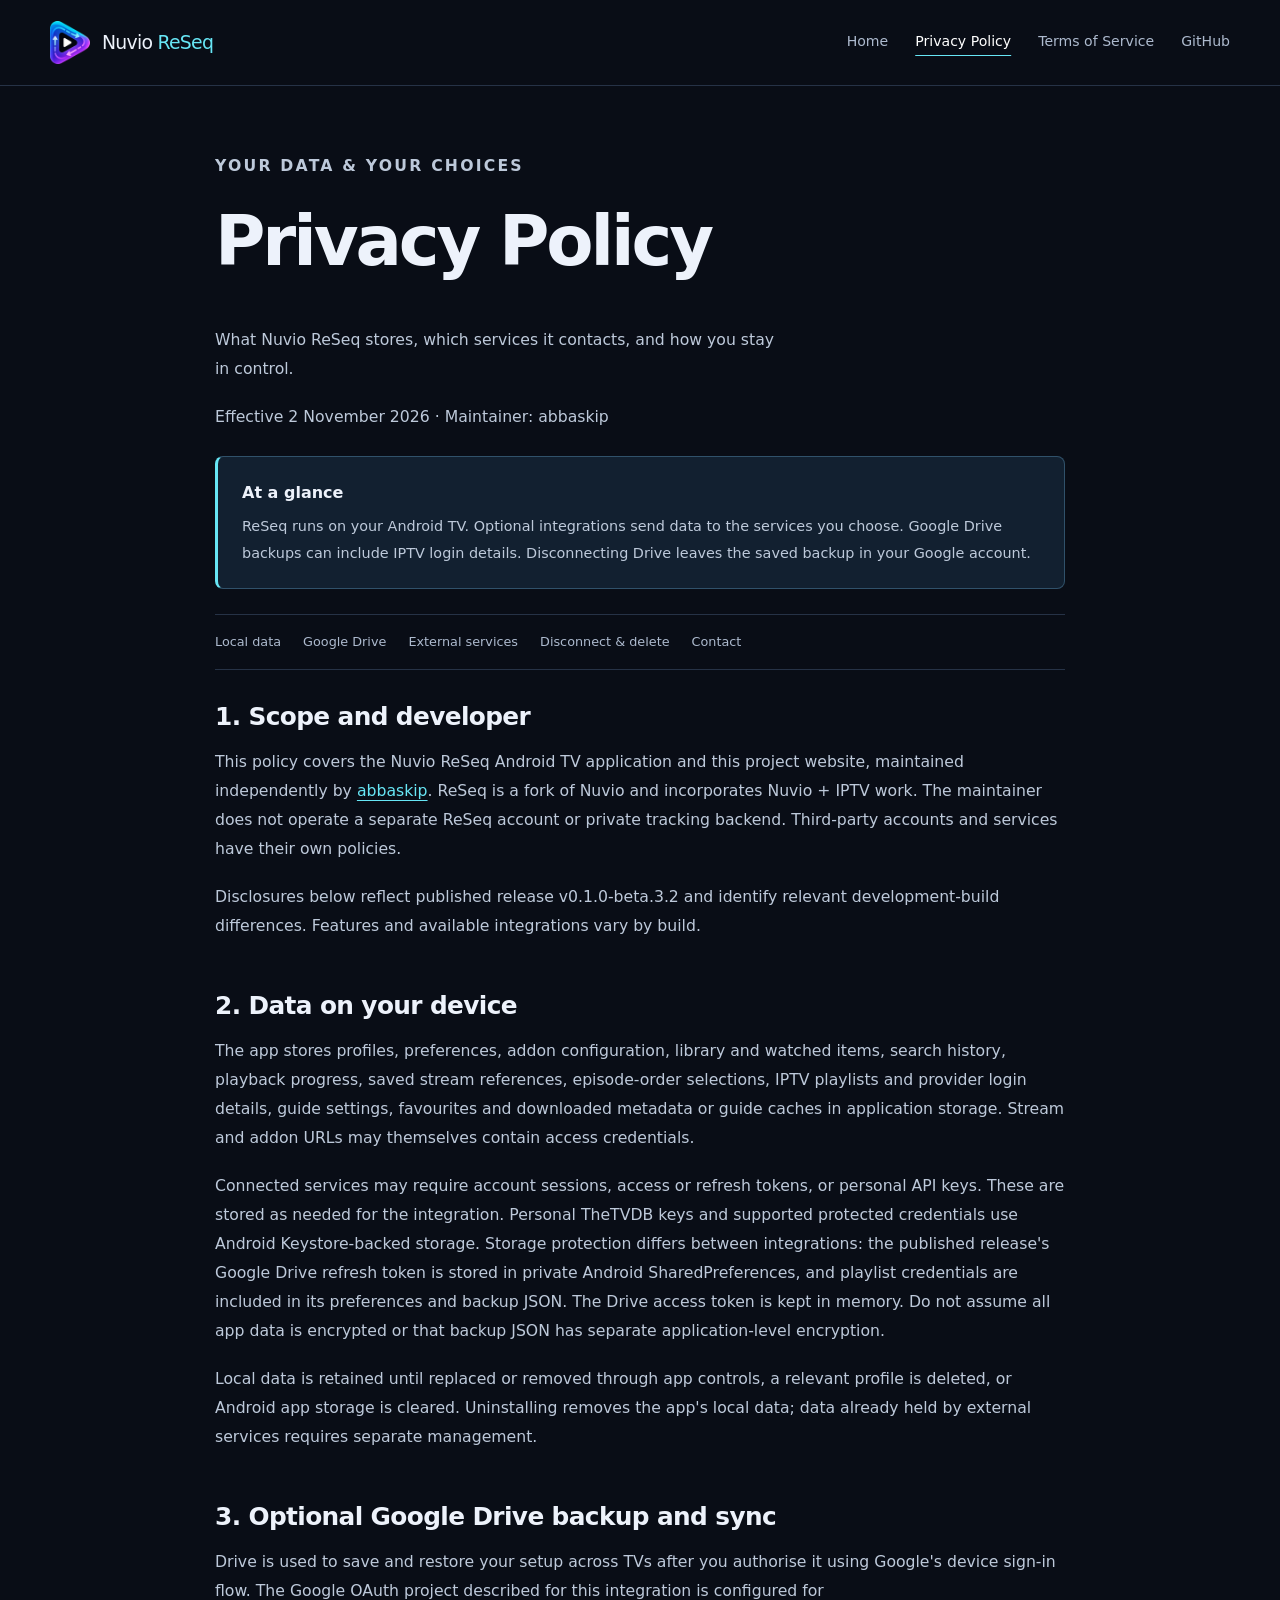
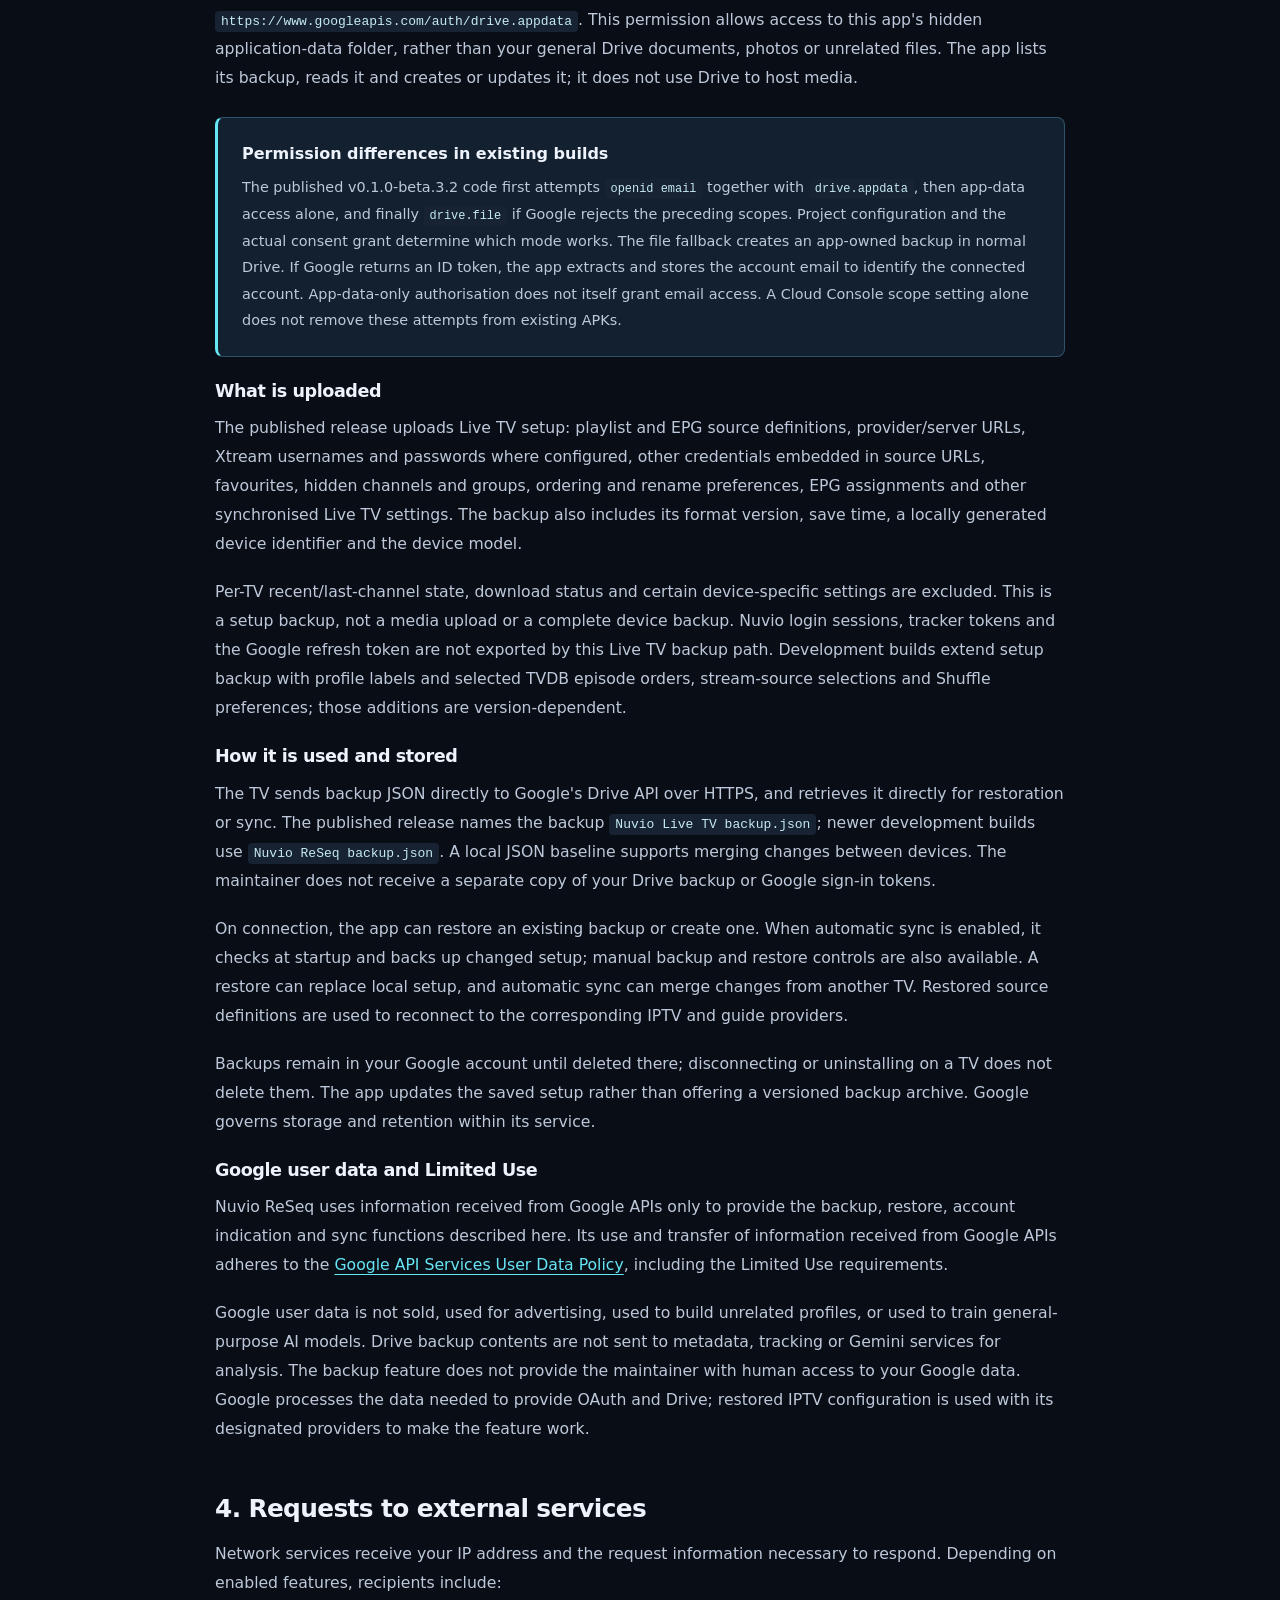
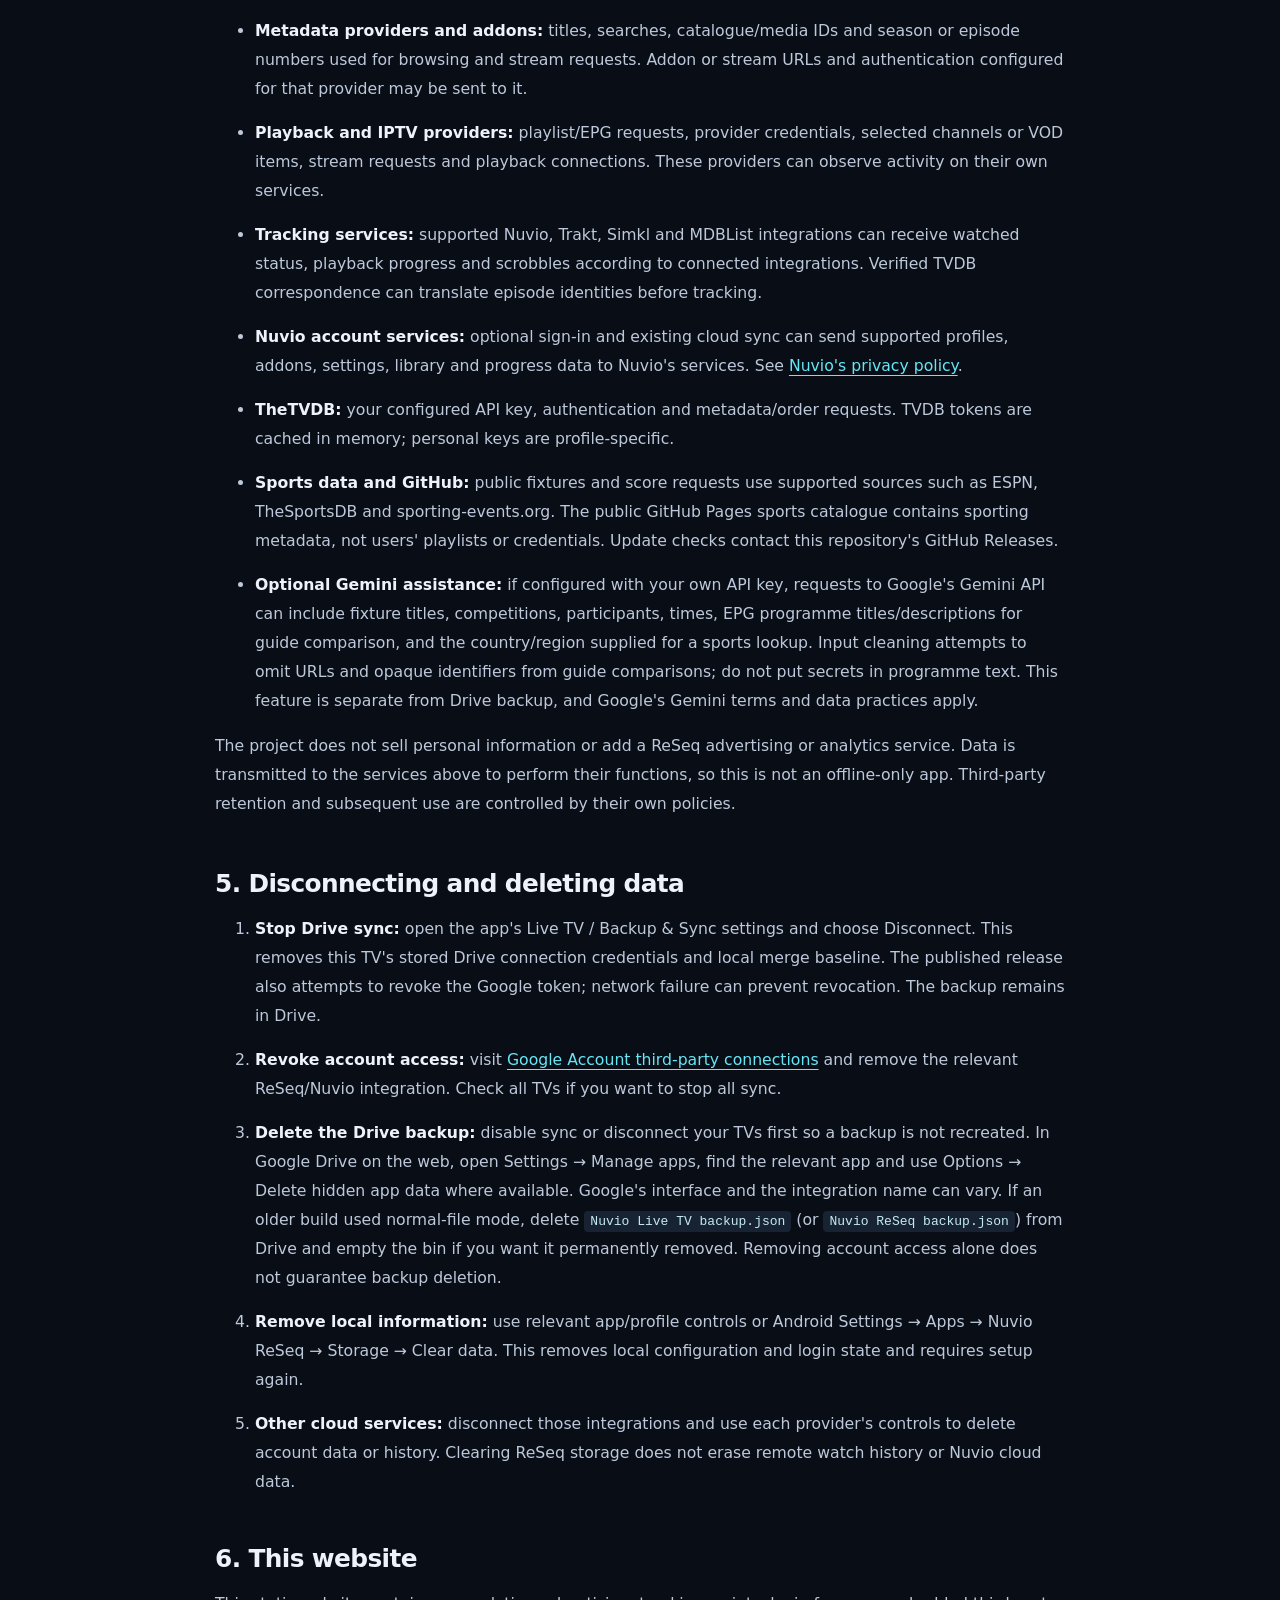
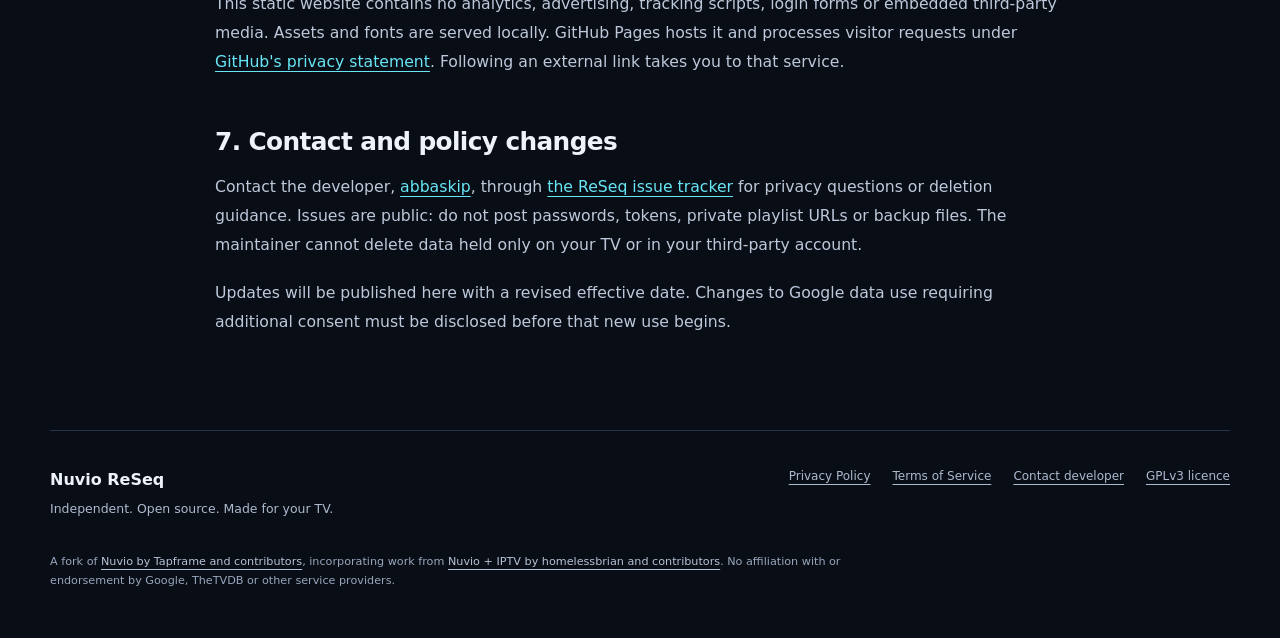
==== docs/privacy.html @ 8bed2939 "Publish ReSeq homepage, privacy policy and terms with existing Pages feed" ====
<!doctype html>
<html lang="en"><head><meta charset="utf-8"><meta name="viewport" content="width=device-width, initial-scale=1">
<title>Privacy Policy · Nuvio ReSeq</title><meta name="description" content="How Nuvio ReSeq handles local data, Google Drive backups, credentials and external services, and how to disconnect and delete data.">
<meta name="theme-color" content="#090d16"><link rel="canonical" href="https://abbaskip.github.io/Nuvio-ReSeq/privacy.html">
<meta property="og:title" content="Privacy Policy · Nuvio ReSeq"><meta property="og:description" content="How Nuvio ReSeq handles local data, Google Drive backups, credentials and external services, and how to disconnect and delete data."><meta property="og:type" content="website"><meta property="og:image" content="https://abbaskip.github.io/Nuvio-ReSeq/assets/logo.png">
<link rel="icon" href="assets/icon.png" type="image/png"><link rel="stylesheet" href="assets/site.css"></head>
<body><a class="skip" href="#main">Skip to content</a><header class="site-header"><div class="shell header-inner"><a class="brand" href="./" aria-label="Nuvio ReSeq home"><img src="assets/icon.png" alt="" width="40" height="40"><span>Nuvio <b>ReSeq</b></span></a><nav aria-label="Main navigation"><a href="./">Home</a><a href="privacy.html" aria-current="page">Privacy Policy</a><a href="terms.html">Terms of Service</a><a href="https://github.com/abbaskip/Nuvio-ReSeq">GitHub</a></nav></div></header>
<main id="main">
<div class="shell legal"><div class="legal-intro"><p class="eyebrow">Your data &amp; your choices</p><h1>Privacy Policy</h1><p class="lede">What Nuvio ReSeq stores, which services it contacts, and how you stay in control.</p><p class="fine">Effective 2 November 2026 · Maintainer: abbaskip</p></div>
<aside class="notice"><strong>At a glance</strong><p>ReSeq runs on your Android TV. Optional integrations send data to the services you choose. Google Drive backups can include IPTV login details. Disconnecting Drive leaves the saved backup in your Google account.</p></aside>
<nav class="contents" aria-label="Privacy policy contents"><a href="#local">Local data</a><a href="#google-drive">Google Drive</a><a href="#services">External services</a><a href="#delete">Disconnect &amp; delete</a><a href="#contact">Contact</a></nav>
<section><h2>1. Scope and developer</h2><p>This policy covers the Nuvio ReSeq Android TV application and this project website, maintained independently by <a href="https://github.com/abbaskip">abbaskip</a>. ReSeq is a fork of Nuvio and incorporates Nuvio + IPTV work. The maintainer does not operate a separate ReSeq account or private tracking backend. Third-party accounts and services have their own policies.</p><p>Disclosures below reflect published release v0.1.0-beta.3.2 and identify relevant development-build differences. Features and available integrations vary by build.</p></section>
<section id="local"><h2>2. Data on your device</h2><p>The app stores profiles, preferences, addon configuration, library and watched items, search history, playback progress, saved stream references, episode-order selections, IPTV playlists and provider login details, guide settings, favourites and downloaded metadata or guide caches in application storage. Stream and addon URLs may themselves contain access credentials.</p><p>Connected services may require account sessions, access or refresh tokens, or personal API keys. These are stored as needed for the integration. Personal TheTVDB keys and supported protected credentials use Android Keystore-backed storage. Storage protection differs between integrations: the published release's Google Drive refresh token is stored in private Android SharedPreferences, and playlist credentials are included in its preferences and backup JSON. The Drive access token is kept in memory. Do not assume all app data is encrypted or that backup JSON has separate application-level encryption.</p><p>Local data is retained until replaced or removed through app controls, a relevant profile is deleted, or Android app storage is cleared. Uninstalling removes the app's local data; data already held by external services requires separate management.</p></section>
<section id="google-drive"><h2>3. Optional Google Drive backup and sync</h2><p>Drive is used to save and restore your setup across TVs after you authorise it using Google's device sign-in flow. The Google OAuth project described for this integration is configured for <code>https://www.googleapis.com/auth/drive.appdata</code>. This permission allows access to this app's hidden application-data folder, rather than your general Drive documents, photos or unrelated files. The app lists its backup, reads it and creates or updates it; it does not use Drive to host media.</p>
<div class="notice"><strong>Permission differences in existing builds</strong><p>The published v0.1.0-beta.3.2 code first attempts <code>openid email</code> together with <code>drive.appdata</code>, then app-data access alone, and finally <code>drive.file</code> if Google rejects the preceding scopes. Project configuration and the actual consent grant determine which mode works. The file fallback creates an app-owned backup in normal Drive. If Google returns an ID token, the app extracts and stores the account email to identify the connected account. App-data-only authorisation does not itself grant email access. A Cloud Console scope setting alone does not remove these attempts from existing APKs.</p></div>
<h3>What is uploaded</h3><p>The published release uploads Live TV setup: playlist and EPG source definitions, provider/server URLs, Xtream usernames and passwords where configured, other credentials embedded in source URLs, favourites, hidden channels and groups, ordering and rename preferences, EPG assignments and other synchronised Live TV settings. The backup also includes its format version, save time, a locally generated device identifier and the device model.</p><p>Per-TV recent/last-channel state, download status and certain device-specific settings are excluded. This is a setup backup, not a media upload or a complete device backup. Nuvio login sessions, tracker tokens and the Google refresh token are not exported by this Live TV backup path. Development builds extend setup backup with profile labels and selected TVDB episode orders, stream-source selections and Shuffle preferences; those additions are version-dependent.</p><h3>How it is used and stored</h3><p>The TV sends backup JSON directly to Google's Drive API over HTTPS, and retrieves it directly for restoration or sync. The published release names the backup <code>Nuvio Live TV backup.json</code>; newer development builds use <code>Nuvio ReSeq backup.json</code>. A local JSON baseline supports merging changes between devices. The maintainer does not receive a separate copy of your Drive backup or Google sign-in tokens.</p><p>On connection, the app can restore an existing backup or create one. When automatic sync is enabled, it checks at startup and backs up changed setup; manual backup and restore controls are also available. A restore can replace local setup, and automatic sync can merge changes from another TV. Restored source definitions are used to reconnect to the corresponding IPTV and guide providers.</p><p>Backups remain in your Google account until deleted there; disconnecting or uninstalling on a TV does not delete them. The app updates the saved setup rather than offering a versioned backup archive. Google governs storage and retention within its service.</p><h3>Google user data and Limited Use</h3><p>Nuvio ReSeq uses information received from Google APIs only to provide the backup, restore, account indication and sync functions described here. Its use and transfer of information received from Google APIs adheres to the <a href="https://developers.google.com/terms/api-services-user-data-policy">Google API Services User Data Policy</a>, including the Limited Use requirements.</p><p>Google user data is not sold, used for advertising, used to build unrelated profiles, or used to train general-purpose AI models. Drive backup contents are not sent to metadata, tracking or Gemini services for analysis. The backup feature does not provide the maintainer with human access to your Google data. Google processes the data needed to provide OAuth and Drive; restored IPTV configuration is used with its designated providers to make the feature work.</p></section>
<section id="services"><h2>4. Requests to external services</h2><p>Network services receive your IP address and the request information necessary to respond. Depending on enabled features, recipients include:</p><ul><li><strong>Metadata providers and addons:</strong> titles, searches, catalogue/media IDs and season or episode numbers used for browsing and stream requests. Addon or stream URLs and authentication configured for that provider may be sent to it.</li><li><strong>Playback and IPTV providers:</strong> playlist/EPG requests, provider credentials, selected channels or VOD items, stream requests and playback connections. These providers can observe activity on their own services.</li><li><strong>Tracking services:</strong> supported Nuvio, Trakt, Simkl and MDBList integrations can receive watched status, playback progress and scrobbles according to connected integrations. Verified TVDB correspondence can translate episode identities before tracking.</li><li><strong>Nuvio account services:</strong> optional sign-in and existing cloud sync can send supported profiles, addons, settings, library and progress data to Nuvio's services. See <a href="https://nuvio.tv/privacy-policy">Nuvio's privacy policy</a>.</li><li><strong>TheTVDB:</strong> your configured API key, authentication and metadata/order requests. TVDB tokens are cached in memory; personal keys are profile-specific.</li><li><strong>Sports data and GitHub:</strong> public fixtures and score requests use supported sources such as ESPN, TheSportsDB and sporting-events.org. The public GitHub Pages sports catalogue contains sporting metadata, not users' playlists or credentials. Update checks contact this repository's GitHub Releases.</li><li><strong>Optional Gemini assistance:</strong> if configured with your own API key, requests to Google's Gemini API can include fixture titles, competitions, participants, times, EPG programme titles/descriptions for guide comparison, and the country/region supplied for a sports lookup. Input cleaning attempts to omit URLs and opaque identifiers from guide comparisons; do not put secrets in programme text. This feature is separate from Drive backup, and Google's Gemini terms and data practices apply.</li></ul><p>The project does not sell personal information or add a ReSeq advertising or analytics service. Data is transmitted to the services above to perform their functions, so this is not an offline-only app. Third-party retention and subsequent use are controlled by their own policies.</p></section>
<section id="delete"><h2>5. Disconnecting and deleting data</h2><ol><li><strong>Stop Drive sync:</strong> open the app's Live TV / Backup &amp; Sync settings and choose Disconnect. This removes this TV's stored Drive connection credentials and local merge baseline. The published release also attempts to revoke the Google token; network failure can prevent revocation. The backup remains in Drive.</li><li><strong>Revoke account access:</strong> visit <a href="https://myaccount.google.com/connections">Google Account third-party connections</a> and remove the relevant ReSeq/Nuvio integration. Check all TVs if you want to stop all sync.</li><li><strong>Delete the Drive backup:</strong> disable sync or disconnect your TVs first so a backup is not recreated. In Google Drive on the web, open Settings → Manage apps, find the relevant app and use Options → Delete hidden app data where available. Google's interface and the integration name can vary. If an older build used normal-file mode, delete <code>Nuvio Live TV backup.json</code> (or <code>Nuvio ReSeq backup.json</code>) from Drive and empty the bin if you want it permanently removed. Removing account access alone does not guarantee backup deletion.</li><li><strong>Remove local information:</strong> use relevant app/profile controls or Android Settings → Apps → Nuvio ReSeq → Storage → Clear data. This removes local configuration and login state and requires setup again.</li><li><strong>Other cloud services:</strong> disconnect those integrations and use each provider's controls to delete account data or history. Clearing ReSeq storage does not erase remote watch history or Nuvio cloud data.</li></ol></section>
<section><h2>6. This website</h2><p>This static website contains no analytics, advertising, tracking scripts, login forms or embedded third-party media. Assets and fonts are served locally. GitHub Pages hosts it and processes visitor requests under <a href="https://docs.github.com/en/site-policy/privacy-policies/github-general-privacy-statement">GitHub's privacy statement</a>. Following an external link takes you to that service.</p></section>
<section id="contact"><h2>7. Contact and policy changes</h2><p>Contact the developer, <a href="https://github.com/abbaskip">abbaskip</a>, through <a href="https://github.com/abbaskip/Nuvio-ReSeq/issues">the ReSeq issue tracker</a> for privacy questions or deletion guidance. Issues are public: do not post passwords, tokens, private playlist URLs or backup files. The maintainer cannot delete data held only on your TV or in your third-party account.</p><p>Updates will be published here with a revised effective date. Changes to Google data use requiring additional consent must be disclosed before that new use begins.</p></section></div></main><footer class="shell"><div><a class="footer-brand" href="./">Nuvio ReSeq</a><p>Independent. Open source. Made for your TV.</p></div><div class="footer-links"><a href="privacy.html">Privacy Policy</a><a href="terms.html">Terms of Service</a><a href="https://github.com/abbaskip/Nuvio-ReSeq/issues">Contact developer</a><a href="https://github.com/abbaskip/Nuvio-ReSeq/blob/dev/LICENSE">GPLv3 licence</a></div><p class="credits">A fork of <a href="https://github.com/NuvioMedia/NuvioTV">Nuvio by Tapframe and contributors</a>, incorporating work from <a href="https://github.com/homelessbrian/NuvioPlusIPTV">Nuvio + IPTV by homelessbrian and contributors</a>. No affiliation with or endorsement by Google, TheTVDB or other service providers.</p></footer></body></html>
---- docs/assets/site.css ----
:root{color-scheme:dark;--bg:#090d16;--panel:#111824;--line:#263246;--text:#edf2fb;--muted:#adbace;--cyan:#67e6f5;--purple:#b5a0ff;font-family:Inter,ui-sans-serif,system-ui,-apple-system,BlinkMacSystemFont,"Segoe UI",sans-serif;font-size:16px}*{box-sizing:border-box}html{scroll-behavior:smooth;scroll-padding-top:30px}body{margin:0;background:var(--bg);color:var(--text);line-height:1.7}a{color:var(--cyan);text-underline-offset:4px}a:hover{color:#fff}a:focus-visible{outline:3px solid var(--cyan);outline-offset:6px;border-radius:3px}img{max-width:100%;height:auto}p{color:var(--muted);margin:0 0 1.2em}h1,h2,h3{line-height:1.13;letter-spacing:-.045em;margin:0 0 .65em}h1{font-size:clamp(3rem,5.7vw,5.3rem);font-weight:720}h2{font-size:clamp(2rem,3.3vw,3.1rem)}h3{font-size:1.22rem;letter-spacing:-.025em}.shell{width:min(1180px,calc(100% - 64px));margin-inline:auto}.site-header{border-bottom:1px solid var(--line)}.header-inner{display:flex;align-items:center;justify-content:space-between;gap:24px;padding-block:21px}.brand{display:flex;align-items:center;gap:12px;color:var(--text);text-decoration:none;font-size:1.18rem;letter-spacing:-.04em;white-space:nowrap}.brand b{font-weight:500;color:var(--cyan)}nav{display:flex;gap:27px;align-items:center}nav a{font-size:.88rem;color:var(--muted);text-decoration:none}nav a[aria-current]{color:#fff;text-decoration:underline;text-decoration-color:var(--cyan);text-underline-offset:9px}.skip{position:absolute;top:-100px;left:20px;background:var(--bg);padding:10px;z-index:9}.skip:focus{top:10px}.hero{display:grid;grid-template-columns:1.15fr 1fr;gap:50px;align-items:center;padding-block:96px 100px}.eyebrow{color:var(--cyan);font-size:.73rem;font-weight:650;letter-spacing:.14em;text-transform:uppercase;display:flex;align-items:center;gap:10px;margin-bottom:23px}.status-dot{display:inline-block;width:7px;height:7px;background:var(--cyan);border-radius:50%;flex-shrink:0}.hero h1 span{background:linear-gradient(105deg,#79e9f6 12%,#b7a2ff 85%);background-clip:text;-webkit-background-clip:text;color:transparent}.lede{font-size:1.12rem;line-height:1.8;max-width:560px}.actions{display:flex;flex-wrap:wrap;align-items:center;gap:12px;margin-block:28px 18px}.button{display:inline-flex;align-items:center;justify-content:center;gap:22px;padding:13px 20px;border-radius:8px;font-weight:650;font-size:.89rem;text-decoration:none}.primary{background:var(--cyan);color:#08111b;border:1px solid var(--cyan)}.primary:hover{background:#b4f7ff;color:#08111b}.secondary{color:var(--text);border:1px solid #354258;background:#111824}.fine{font-size:.77rem;line-height:1.7}.hero-visual{position:relative;isolation:isolate}.hero-visual:before{content:"";position:absolute;inset:-50px;background:radial-gradient(ellipse,#5e30c52b,transparent 65%);z-index:-1}.brand-panel{padding:60px 32px 26px;border:1px solid #414265;border-radius:22px;background:radial-gradient(ellipse at top right,#51337a35,transparent 70%),linear-gradient(145deg,#182239,#0b101c);box-shadow:0 30px 80px #0005;transform:perspective(1000px) rotateY(-6deg) rotateX(2deg)}.brand-panel>img{width:100%;display:block;margin-bottom:45px}.brand-panel>p{font-size:1.05rem;line-height:1.5;color:#c7d1e5}.signal{display:flex;align-items:center;gap:12px;border-top:1px solid #344058;padding-top:22px;margin-top:38px;color:#a2aec6;font-size:.58rem;letter-spacing:.15em}.signal i{height:1px;flex:1;background:linear-gradient(90deg,#55dcea,#9462e8)}.story{display:grid;grid-template-columns:1fr 1fr;gap:85px;align-items:center;padding-block:70px 100px;border-top:1px solid var(--line)}.text-link{font-size:.87rem;font-weight:600;text-decoration:none}.episode-example{border:1px solid var(--line);border-radius:16px;padding:30px;background:var(--panel)}.episode-example .eyebrow{font-size:.65rem}.episode-example h3{font-size:1.7rem}.episode-row{display:flex;align-items:center;justify-content:space-between;gap:20px;border-block:1px solid var(--line);padding:24px 0;margin-bottom:20px}.episode-row span{font-size:.71rem;color:var(--muted)}.episode-row strong{display:block;font-size:1.65rem;letter-spacing:.015em;color:var(--text);font-variant-numeric:tabular-nums}.tracking-line{display:flex;align-items:center;flex-wrap:wrap;gap:8px;font-size:.7rem;margin-bottom:18px;color:var(--muted)}.tracking-line b{color:var(--cyan)}.episode-example .fine{margin-bottom:0}.features-band{border-block:1px solid var(--line);background:#0d121d;padding-block:78px}.features{display:grid;grid-template-columns:repeat(3,1fr);gap:45px 38px;margin-top:55px}.features article{border-top:1px solid #344157;padding-top:20px}.feature-number{font-size:.69rem;color:var(--purple);display:block;margin-bottom:25px}.features h3{font-size:1.25rem}.features p{font-size:.9rem}.features a{font-size:.8rem}.getting-started{display:grid;grid-template-columns:1fr 1fr;gap:85px;padding-block:95px}.steps{list-style:none;counter-reset:step;padding:0;margin:0}.steps li{counter-increment:step;position:relative;padding:0 0 24px 50px}.steps li:before{content:counter(step,decimal-leading-zero);position:absolute;left:0;top:0;color:var(--cyan);font-size:.8rem}.steps h3{margin-bottom:10px}.steps p{font-size:.9rem}.closing{display:grid;grid-template-columns:1.3fr 1fr;gap:70px;padding:48px;border:1px solid #394260;border-radius:18px;margin-bottom:90px;background:linear-gradient(120deg,#142339,#19142b)}.closing h2{font-size:2.3rem}.closing p{font-size:.9rem}.closing .actions{align-content:center;justify-content:flex-start}.closing .text-link{margin-top:10px}footer{border-top:1px solid var(--line);padding-block:35px;display:grid;grid-template-columns:1fr 1fr;gap:12px}.footer-brand{color:var(--text);font-weight:650;text-decoration:none}footer p{font-size:.78rem;margin-top:5px}.footer-links{display:flex;justify-content:flex-end;flex-wrap:wrap;gap:12px 22px;font-size:.75rem;align-content:flex-start}.footer-links a{color:var(--muted)}.credits{grid-column:1/-1;max-width:850px;font-size:.7rem;color:#98a7bc}.credits a{color:#b6c3d6}.legal{max-width:850px;padding-block:65px 75px}.legal-intro h1{font-size:clamp(2.6rem,6vw,4.3rem)}.legal section{padding-top:33px;scroll-margin-top:25px}.legal section h2{font-size:1.55rem;letter-spacing:-.025em}.legal h3{font-size:1.1rem;margin-top:25px}.legal p,.legal li{font-size:.98rem;line-height:1.85;color:#bdc9da}.legal li{margin-bottom:15px}.legal strong{color:var(--text)}.legal code{font-size:.83em;color:#c5eaf2;background:#172332;padding:3px 6px;border-radius:4px;overflow-wrap:anywhere}.notice{background:#122030;border:1px solid #30516a;border-left:3px solid var(--cyan);border-radius:8px;padding:22px 24px;margin-block:25px}.notice p{font-size:.9rem;margin:7px 0 0}.contents{flex-wrap:wrap;gap:8px 22px;border-block:1px solid var(--line);padding-block:16px}.contents a{font-size:.8rem}::selection{background:#23667c;color:#fff}@media(max-width:900px){.hero{gap:28px}.brand-panel{padding:40px 22px 24px}.hero h1{font-size:3.7rem}.story,.getting-started{gap:40px}.features{grid-template-columns:repeat(2,1fr)}.closing{gap:35px}.header-inner{flex-wrap:wrap}.footer-links{gap:10px 16px}}@media(max-width:640px){.shell{width:calc(100% - 36px)}.header-inner{gap:18px;padding-block:15px}nav{width:100%;justify-content:space-between;gap:10px}nav a{font-size:.74rem;padding-block:5px}.hero{grid-template-columns:1fr;padding-block:48px 55px;gap:40px}.hero h1{font-size:clamp(2.9rem,11vw,4rem)}.hero .eyebrow{font-size:.61rem;letter-spacing:.1em}.hero .lede{font-size:1rem}.brand-panel{max-width:460px;margin:auto;transform:none;padding:32px 28px 22px}.brand-panel>img{margin-bottom:25px}.brand-panel>p{font-size:.9rem}.signal{margin-top:22px}.hero-visual:before{inset:0}.story,.getting-started,.closing{grid-template-columns:1fr;gap:30px}.story{padding-block:50px}.episode-example{padding:23px}.features-band{padding-block:50px}.features{grid-template-columns:1fr;gap:23px;margin-top:32px}.feature-number{margin-bottom:14px}.features p{margin-bottom:6px}.getting-started{padding-block:55px}.closing{width:calc(100% - 36px);padding:28px 24px;margin-bottom:55px}.closing h2{font-size:2rem}.closing .actions{margin:0}footer{grid-template-columns:1fr;gap:14px}.footer-links{justify-content:flex-start}.legal{padding-block:40px}.legal p,.legal li{font-size:.94rem}.notice{padding:18px}.legal ol,.legal ul{padding-left:23px}.contents{justify-content:flex-start;gap:8px 18px}}@media(prefers-reduced-motion:reduce){html{scroll-behavior:auto}}@media print{body{background:#fff;color:#111}.site-header,footer,.skip,.contents{display:none}.legal{width:100%;padding:0}.legal p,.legal li,p{color:#222}a{color:#111}.notice{background:transparent;border-color:#555}.legal code{color:#111;background:#eee}.eyebrow{color:#222}}
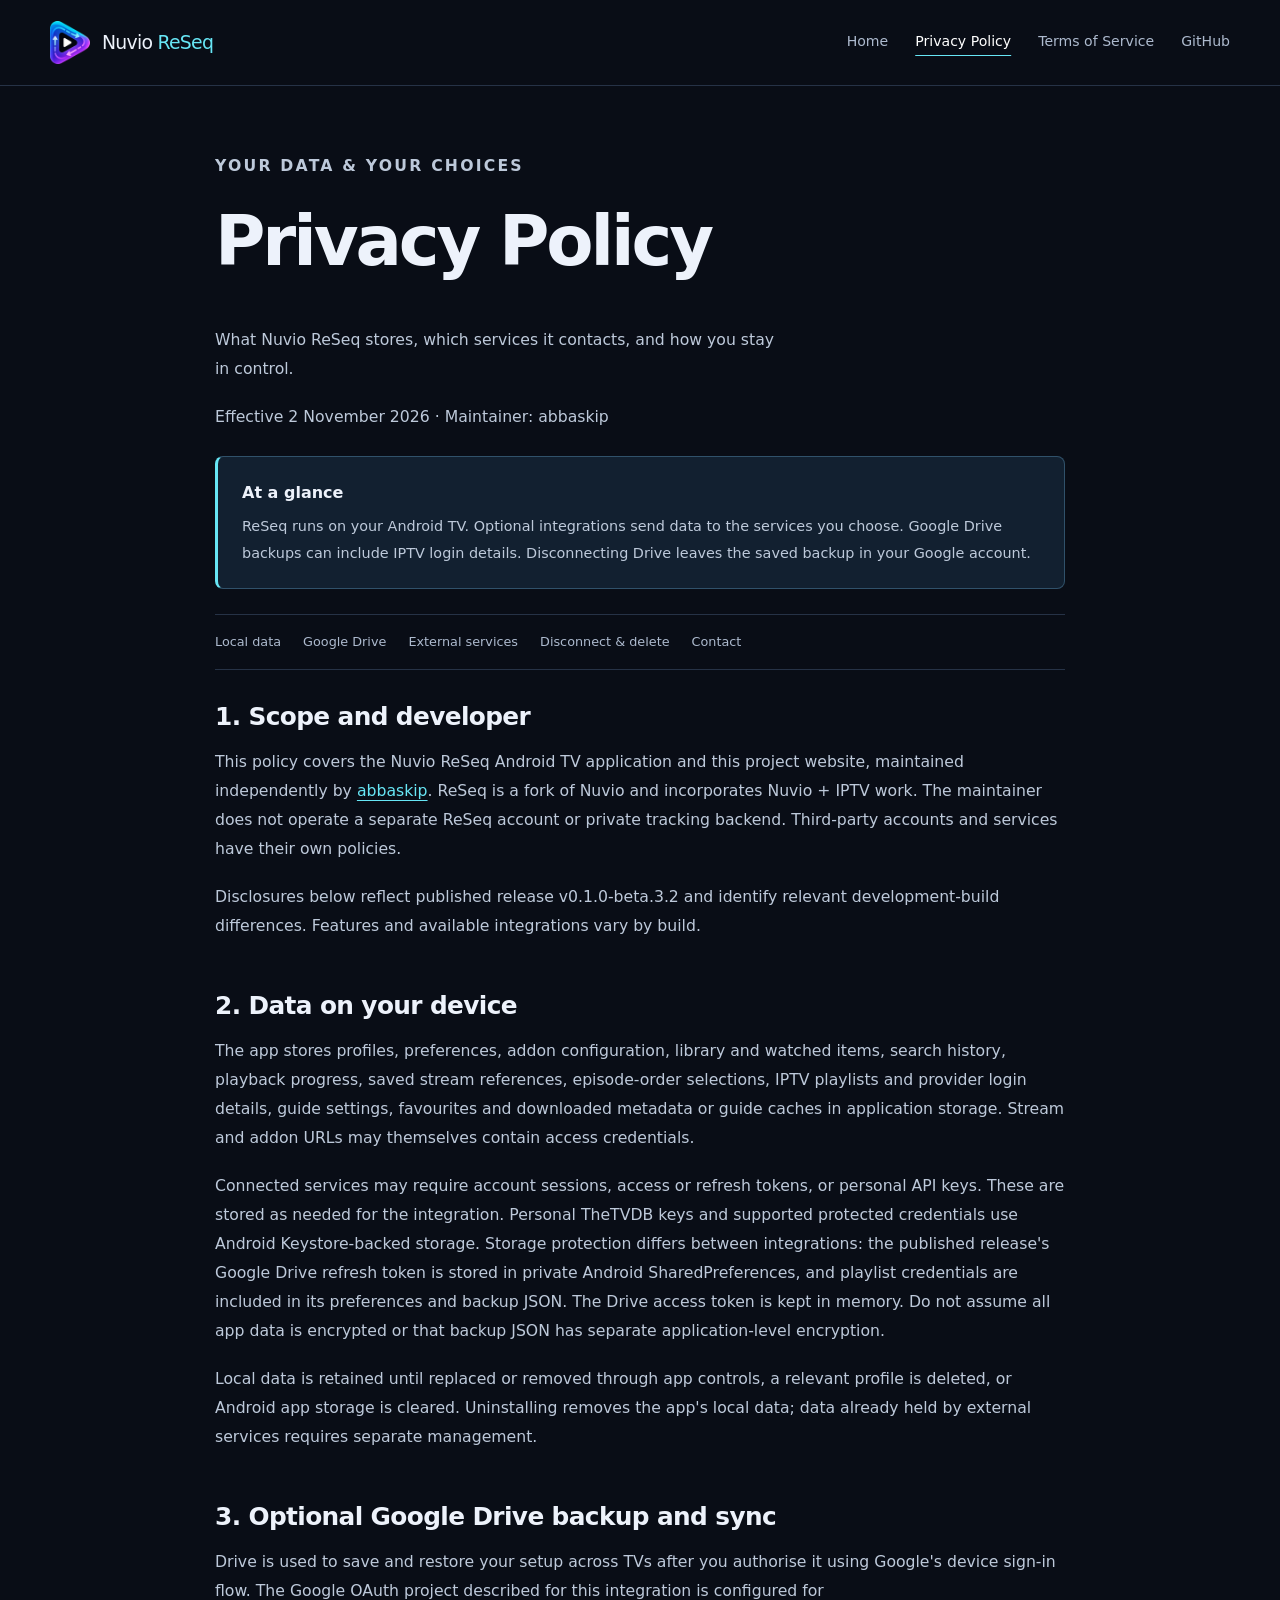
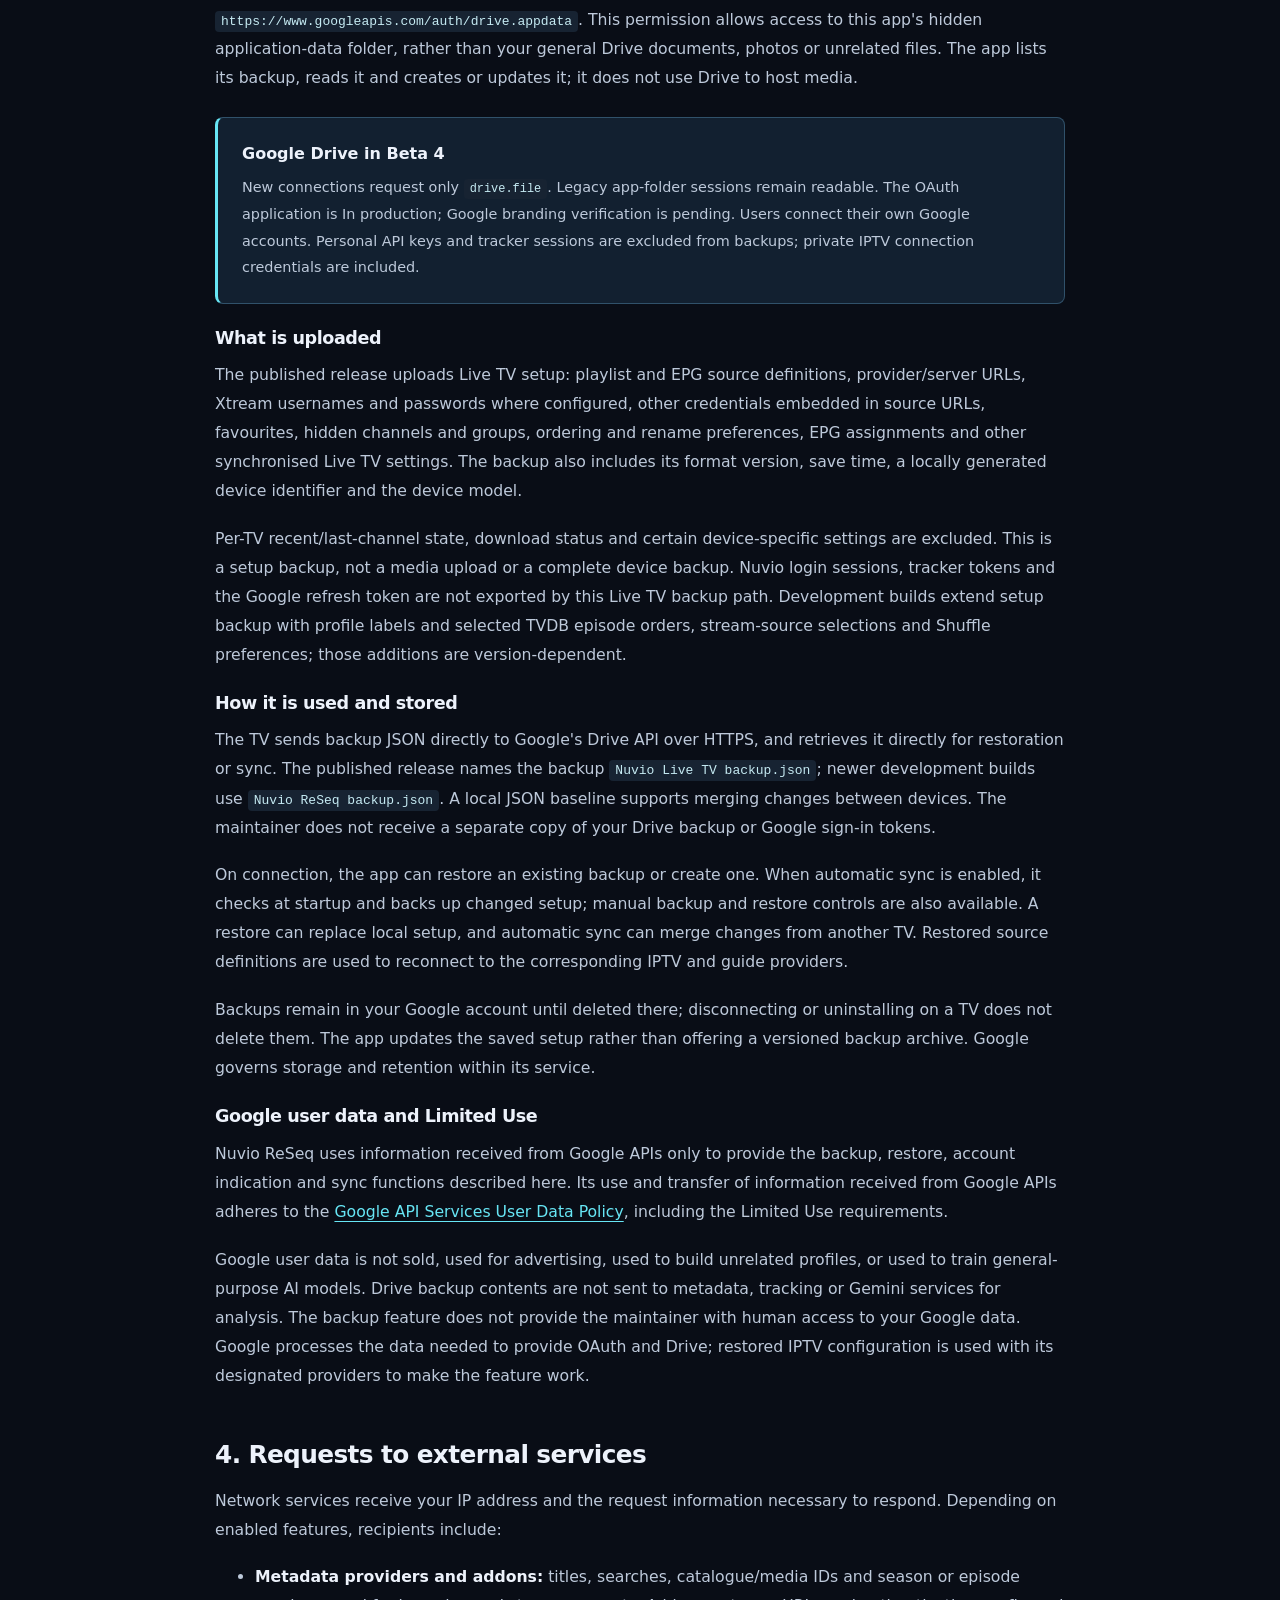
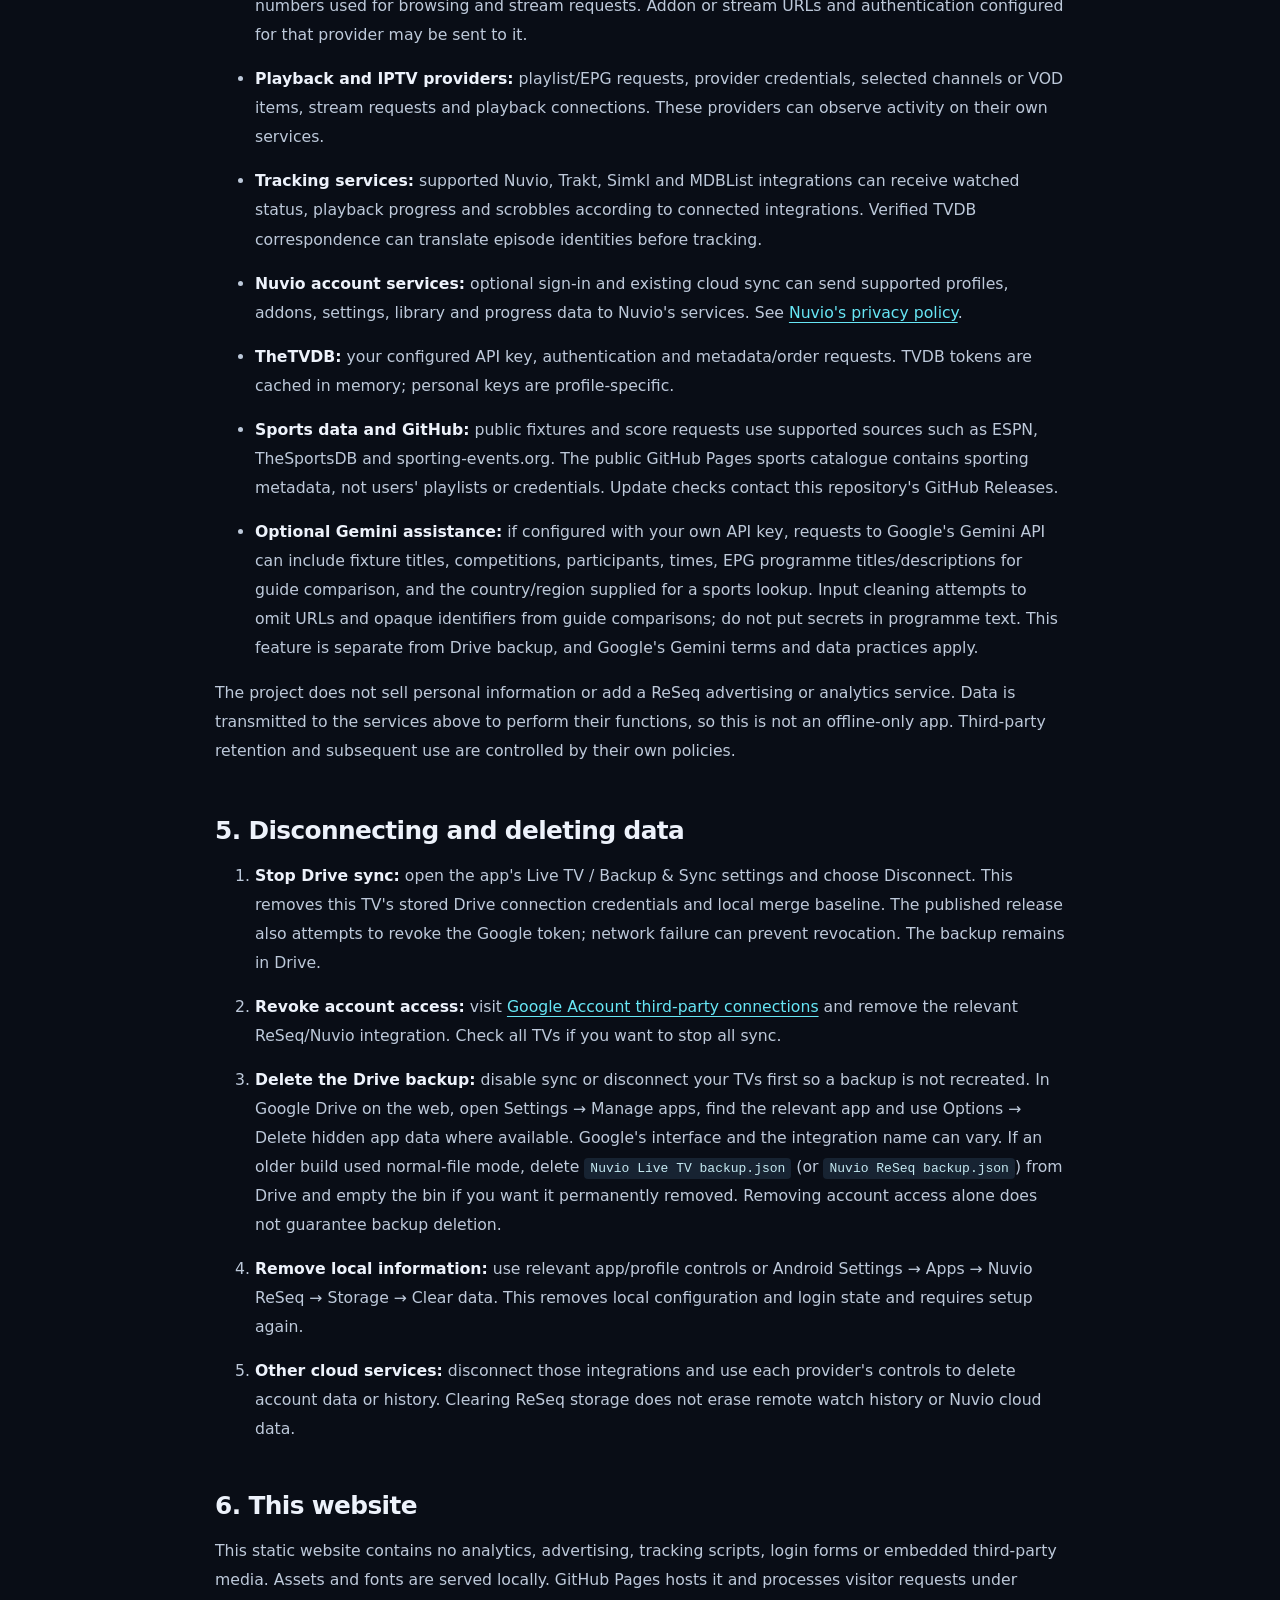
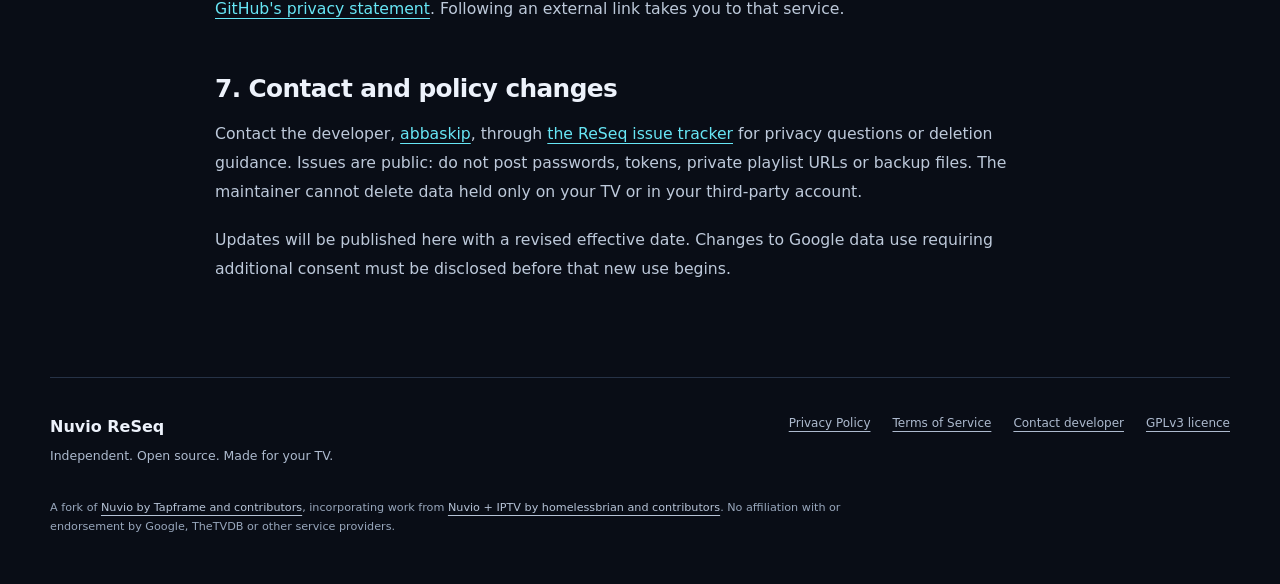
==== commit 95c49973: "Document Beta 4 features and production Drive permission" ====
--- a/docs/privacy.html
+++ b/docs/privacy.html
@@ -12,7 +12,7 @@
 <section><h2>1. Scope and developer</h2><p>This policy covers the Nuvio ReSeq Android TV application and this project website, maintained independently by <a href="https://github.com/abbaskip">abbaskip</a>. ReSeq is a fork of Nuvio and incorporates Nuvio + IPTV work. The maintainer does not operate a separate ReSeq account or private tracking backend. Third-party accounts and services have their own policies.</p><p>Disclosures below reflect published release v0.1.0-beta.3.2 and identify relevant development-build differences. Features and available integrations vary by build.</p></section>
 <section id="local"><h2>2. Data on your device</h2><p>The app stores profiles, preferences, addon configuration, library and watched items, search history, playback progress, saved stream references, episode-order selections, IPTV playlists and provider login details, guide settings, favourites and downloaded metadata or guide caches in application storage. Stream and addon URLs may themselves contain access credentials.</p><p>Connected services may require account sessions, access or refresh tokens, or personal API keys. These are stored as needed for the integration. Personal TheTVDB keys and supported protected credentials use Android Keystore-backed storage. Storage protection differs between integrations: the published release's Google Drive refresh token is stored in private Android SharedPreferences, and playlist credentials are included in its preferences and backup JSON. The Drive access token is kept in memory. Do not assume all app data is encrypted or that backup JSON has separate application-level encryption.</p><p>Local data is retained until replaced or removed through app controls, a relevant profile is deleted, or Android app storage is cleared. Uninstalling removes the app's local data; data already held by external services requires separate management.</p></section>
 <section id="google-drive"><h2>3. Optional Google Drive backup and sync</h2><p>Drive is used to save and restore your setup across TVs after you authorise it using Google's device sign-in flow. The Google OAuth project described for this integration is configured for <code>https://www.googleapis.com/auth/drive.appdata</code>. This permission allows access to this app's hidden application-data folder, rather than your general Drive documents, photos or unrelated files. The app lists its backup, reads it and creates or updates it; it does not use Drive to host media.</p>
-<div class="notice"><strong>Permission differences in existing builds</strong><p>The published v0.1.0-beta.3.2 code first attempts <code>openid email</code> together with <code>drive.appdata</code>, then app-data access alone, and finally <code>drive.file</code> if Google rejects the preceding scopes. Project configuration and the actual consent grant determine which mode works. The file fallback creates an app-owned backup in normal Drive. If Google returns an ID token, the app extracts and stores the account email to identify the connected account. App-data-only authorisation does not itself grant email access. A Cloud Console scope setting alone does not remove these attempts from existing APKs.</p></div>
+<div class="notice"><strong>Google Drive in Beta 4</strong><p>New connections request only <code>drive.file</code>. Legacy app-folder sessions remain readable. The OAuth application is In production; Google branding verification is pending. Users connect their own Google accounts. Personal API keys and tracker sessions are excluded from backups; private IPTV connection credentials are included.</p></div>
 <h3>What is uploaded</h3><p>The published release uploads Live TV setup: playlist and EPG source definitions, provider/server URLs, Xtream usernames and passwords where configured, other credentials embedded in source URLs, favourites, hidden channels and groups, ordering and rename preferences, EPG assignments and other synchronised Live TV settings. The backup also includes its format version, save time, a locally generated device identifier and the device model.</p><p>Per-TV recent/last-channel state, download status and certain device-specific settings are excluded. This is a setup backup, not a media upload or a complete device backup. Nuvio login sessions, tracker tokens and the Google refresh token are not exported by this Live TV backup path. Development builds extend setup backup with profile labels and selected TVDB episode orders, stream-source selections and Shuffle preferences; those additions are version-dependent.</p><h3>How it is used and stored</h3><p>The TV sends backup JSON directly to Google's Drive API over HTTPS, and retrieves it directly for restoration or sync. The published release names the backup <code>Nuvio Live TV backup.json</code>; newer development builds use <code>Nuvio ReSeq backup.json</code>. A local JSON baseline supports merging changes between devices. The maintainer does not receive a separate copy of your Drive backup or Google sign-in tokens.</p><p>On connection, the app can restore an existing backup or create one. When automatic sync is enabled, it checks at startup and backs up changed setup; manual backup and restore controls are also available. A restore can replace local setup, and automatic sync can merge changes from another TV. Restored source definitions are used to reconnect to the corresponding IPTV and guide providers.</p><p>Backups remain in your Google account until deleted there; disconnecting or uninstalling on a TV does not delete them. The app updates the saved setup rather than offering a versioned backup archive. Google governs storage and retention within its service.</p><h3>Google user data and Limited Use</h3><p>Nuvio ReSeq uses information received from Google APIs only to provide the backup, restore, account indication and sync functions described here. Its use and transfer of information received from Google APIs adheres to the <a href="https://developers.google.com/terms/api-services-user-data-policy">Google API Services User Data Policy</a>, including the Limited Use requirements.</p><p>Google user data is not sold, used for advertising, used to build unrelated profiles, or used to train general-purpose AI models. Drive backup contents are not sent to metadata, tracking or Gemini services for analysis. The backup feature does not provide the maintainer with human access to your Google data. Google processes the data needed to provide OAuth and Drive; restored IPTV configuration is used with its designated providers to make the feature work.</p></section>
 <section id="services"><h2>4. Requests to external services</h2><p>Network services receive your IP address and the request information necessary to respond. Depending on enabled features, recipients include:</p><ul><li><strong>Metadata providers and addons:</strong> titles, searches, catalogue/media IDs and season or episode numbers used for browsing and stream requests. Addon or stream URLs and authentication configured for that provider may be sent to it.</li><li><strong>Playback and IPTV providers:</strong> playlist/EPG requests, provider credentials, selected channels or VOD items, stream requests and playback connections. These providers can observe activity on their own services.</li><li><strong>Tracking services:</strong> supported Nuvio, Trakt, Simkl and MDBList integrations can receive watched status, playback progress and scrobbles according to connected integrations. Verified TVDB correspondence can translate episode identities before tracking.</li><li><strong>Nuvio account services:</strong> optional sign-in and existing cloud sync can send supported profiles, addons, settings, library and progress data to Nuvio's services. See <a href="https://nuvio.tv/privacy-policy">Nuvio's privacy policy</a>.</li><li><strong>TheTVDB:</strong> your configured API key, authentication and metadata/order requests. TVDB tokens are cached in memory; personal keys are profile-specific.</li><li><strong>Sports data and GitHub:</strong> public fixtures and score requests use supported sources such as ESPN, TheSportsDB and sporting-events.org. The public GitHub Pages sports catalogue contains sporting metadata, not users' playlists or credentials. Update checks contact this repository's GitHub Releases.</li><li><strong>Optional Gemini assistance:</strong> if configured with your own API key, requests to Google's Gemini API can include fixture titles, competitions, participants, times, EPG programme titles/descriptions for guide comparison, and the country/region supplied for a sports lookup. Input cleaning attempts to omit URLs and opaque identifiers from guide comparisons; do not put secrets in programme text. This feature is separate from Drive backup, and Google's Gemini terms and data practices apply.</li></ul><p>The project does not sell personal information or add a ReSeq advertising or analytics service. Data is transmitted to the services above to perform their functions, so this is not an offline-only app. Third-party retention and subsequent use are controlled by their own policies.</p></section>
 <section id="delete"><h2>5. Disconnecting and deleting data</h2><ol><li><strong>Stop Drive sync:</strong> open the app's Live TV / Backup &amp; Sync settings and choose Disconnect. This removes this TV's stored Drive connection credentials and local merge baseline. The published release also attempts to revoke the Google token; network failure can prevent revocation. The backup remains in Drive.</li><li><strong>Revoke account access:</strong> visit <a href="https://myaccount.google.com/connections">Google Account third-party connections</a> and remove the relevant ReSeq/Nuvio integration. Check all TVs if you want to stop all sync.</li><li><strong>Delete the Drive backup:</strong> disable sync or disconnect your TVs first so a backup is not recreated. In Google Drive on the web, open Settings → Manage apps, find the relevant app and use Options → Delete hidden app data where available. Google's interface and the integration name can vary. If an older build used normal-file mode, delete <code>Nuvio Live TV backup.json</code> (or <code>Nuvio ReSeq backup.json</code>) from Drive and empty the bin if you want it permanently removed. Removing account access alone does not guarantee backup deletion.</li><li><strong>Remove local information:</strong> use relevant app/profile controls or Android Settings → Apps → Nuvio ReSeq → Storage → Clear data. This removes local configuration and login state and requires setup again.</li><li><strong>Other cloud services:</strong> disconnect those integrations and use each provider's controls to delete account data or history. Clearing ReSeq storage does not erase remote watch history or Nuvio cloud data.</li></ol></section>
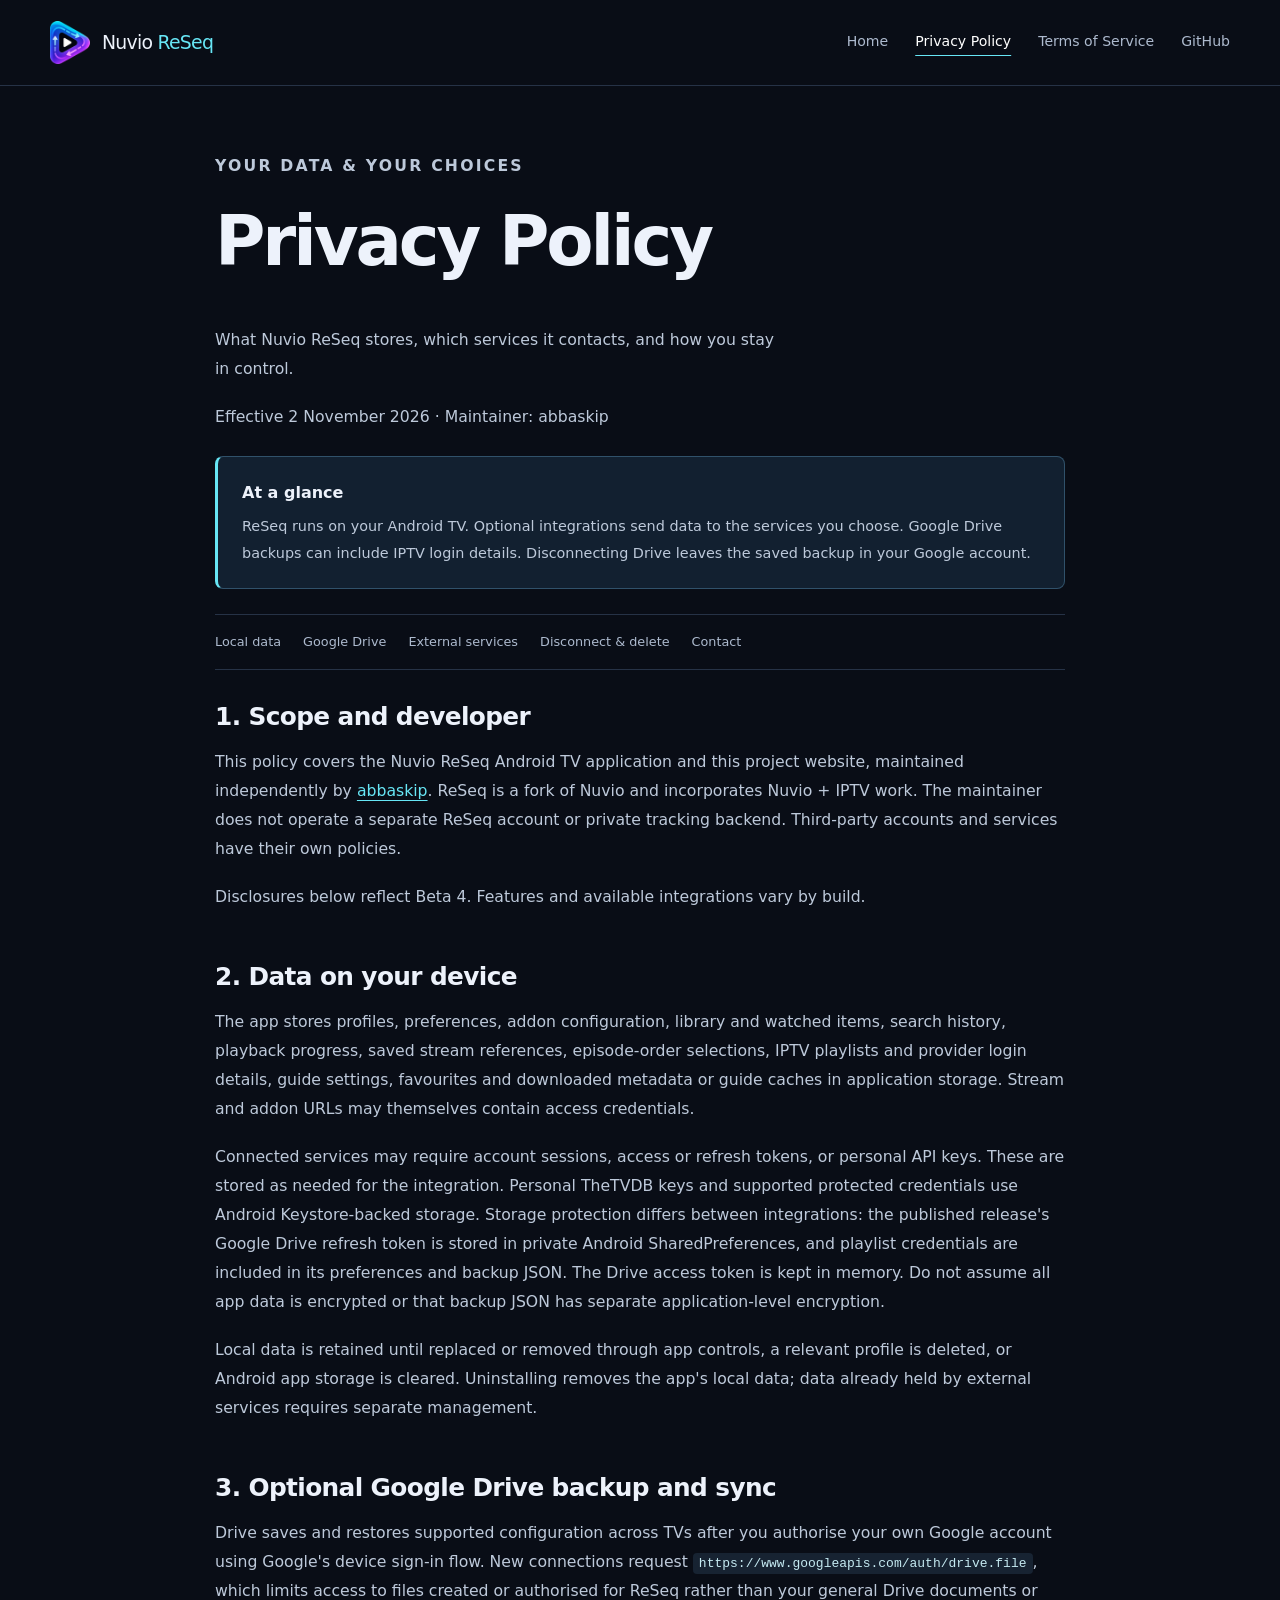
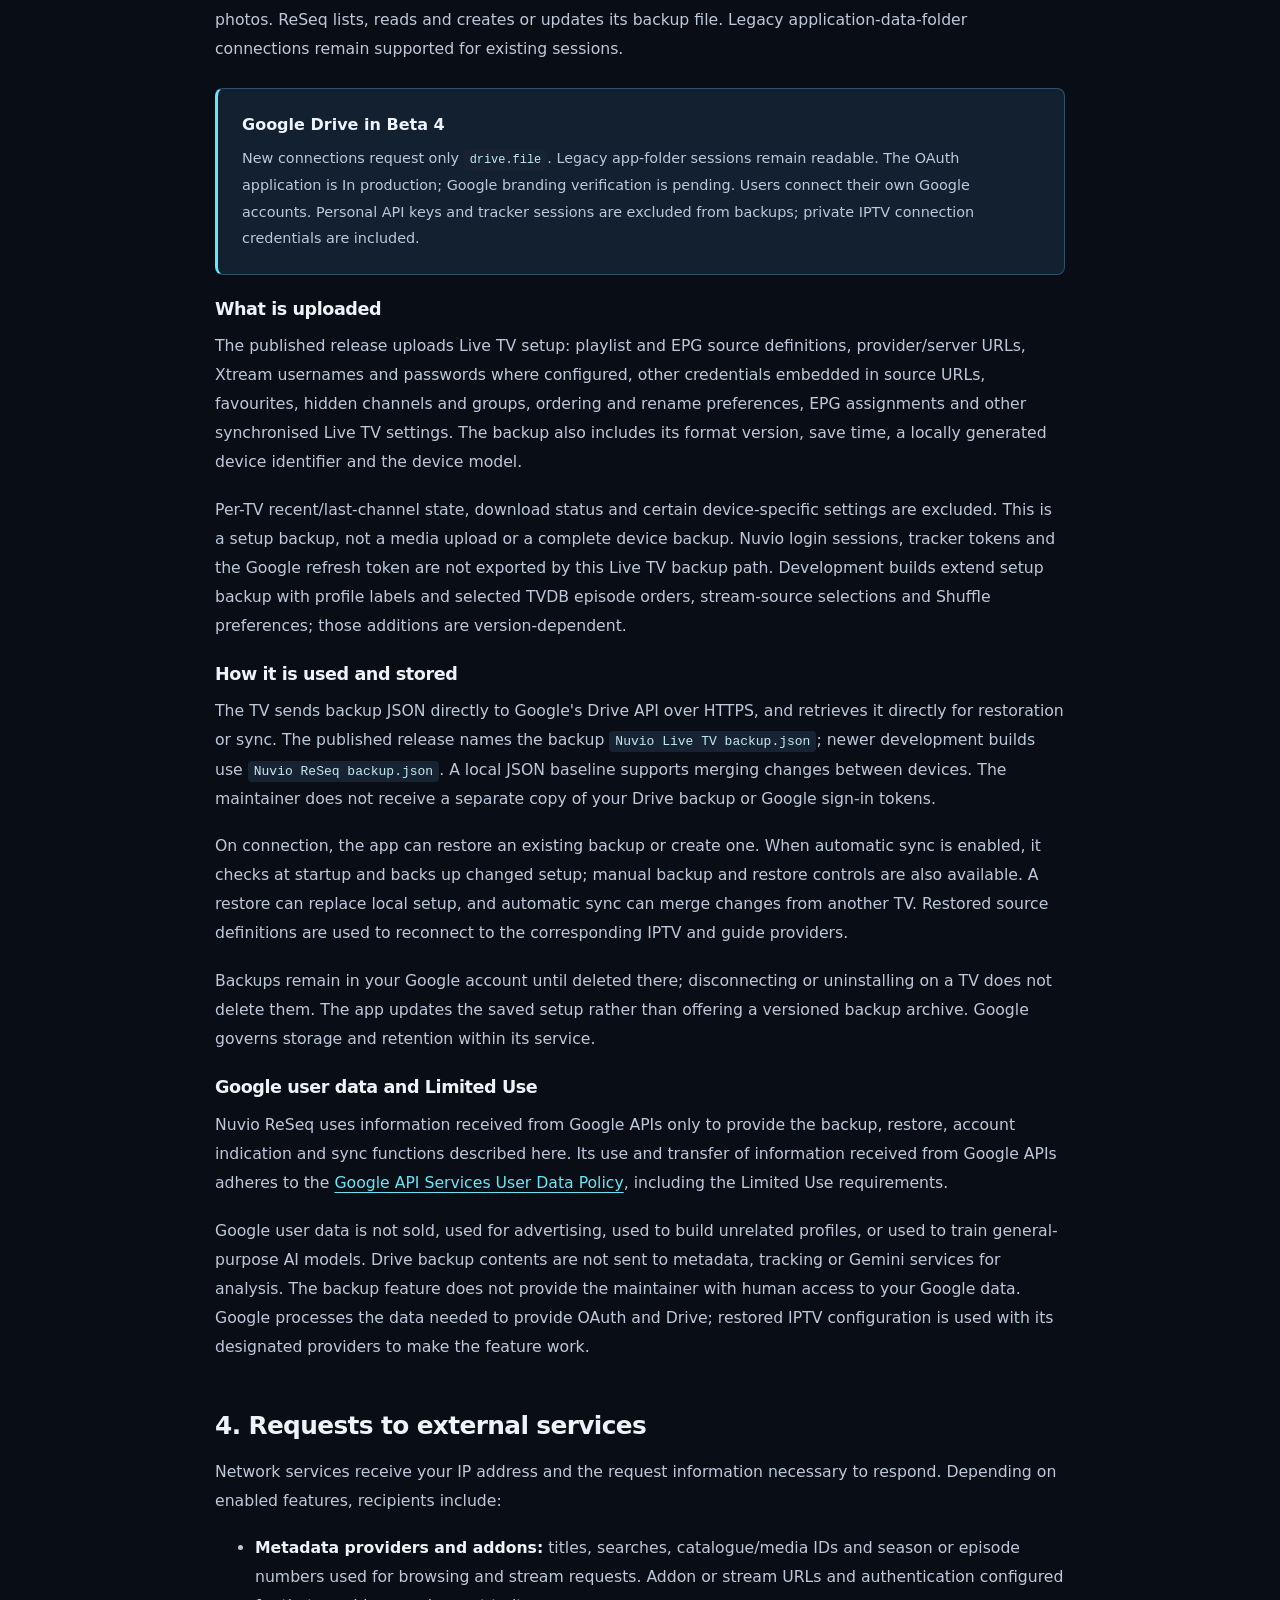
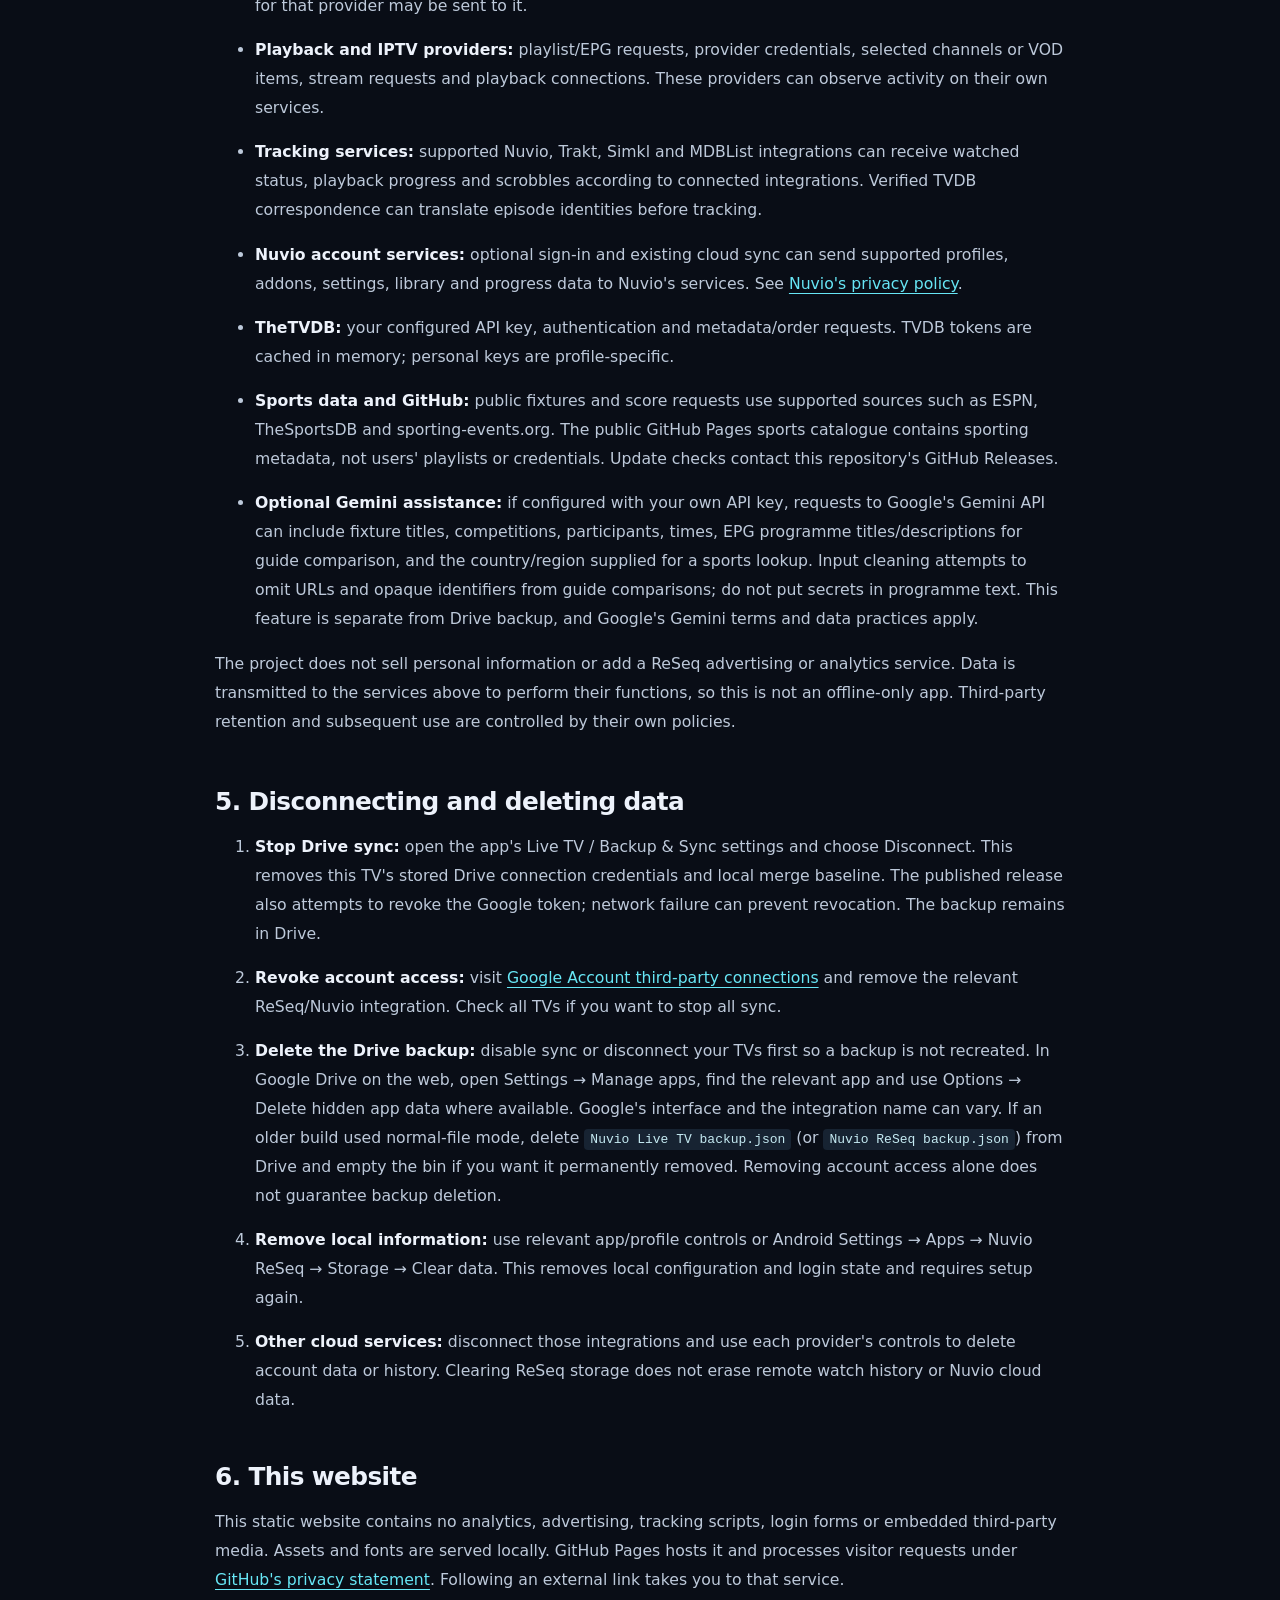
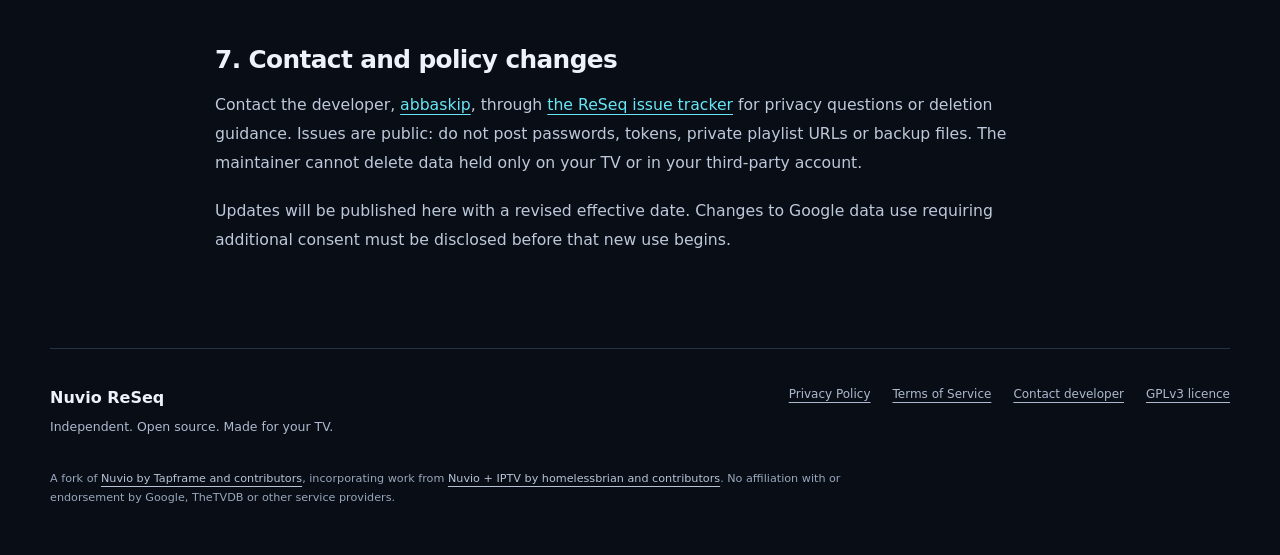
==== commit ff6fca82: "Align public privacy disclosure with Beta 4 Drive file scope" ====
--- a/docs/privacy.html
+++ b/docs/privacy.html
@@ -9,9 +9,9 @@
 <div class="shell legal"><div class="legal-intro"><p class="eyebrow">Your data &amp; your choices</p><h1>Privacy Policy</h1><p class="lede">What Nuvio ReSeq stores, which services it contacts, and how you stay in control.</p><p class="fine">Effective 2 November 2026 · Maintainer: abbaskip</p></div>
 <aside class="notice"><strong>At a glance</strong><p>ReSeq runs on your Android TV. Optional integrations send data to the services you choose. Google Drive backups can include IPTV login details. Disconnecting Drive leaves the saved backup in your Google account.</p></aside>
 <nav class="contents" aria-label="Privacy policy contents"><a href="#local">Local data</a><a href="#google-drive">Google Drive</a><a href="#services">External services</a><a href="#delete">Disconnect &amp; delete</a><a href="#contact">Contact</a></nav>
-<section><h2>1. Scope and developer</h2><p>This policy covers the Nuvio ReSeq Android TV application and this project website, maintained independently by <a href="https://github.com/abbaskip">abbaskip</a>. ReSeq is a fork of Nuvio and incorporates Nuvio + IPTV work. The maintainer does not operate a separate ReSeq account or private tracking backend. Third-party accounts and services have their own policies.</p><p>Disclosures below reflect published release v0.1.0-beta.3.2 and identify relevant development-build differences. Features and available integrations vary by build.</p></section>
+<section><h2>1. Scope and developer</h2><p>This policy covers the Nuvio ReSeq Android TV application and this project website, maintained independently by <a href="https://github.com/abbaskip">abbaskip</a>. ReSeq is a fork of Nuvio and incorporates Nuvio + IPTV work. The maintainer does not operate a separate ReSeq account or private tracking backend. Third-party accounts and services have their own policies.</p><p>Disclosures below reflect Beta 4. Features and available integrations vary by build.</p></section>
 <section id="local"><h2>2. Data on your device</h2><p>The app stores profiles, preferences, addon configuration, library and watched items, search history, playback progress, saved stream references, episode-order selections, IPTV playlists and provider login details, guide settings, favourites and downloaded metadata or guide caches in application storage. Stream and addon URLs may themselves contain access credentials.</p><p>Connected services may require account sessions, access or refresh tokens, or personal API keys. These are stored as needed for the integration. Personal TheTVDB keys and supported protected credentials use Android Keystore-backed storage. Storage protection differs between integrations: the published release's Google Drive refresh token is stored in private Android SharedPreferences, and playlist credentials are included in its preferences and backup JSON. The Drive access token is kept in memory. Do not assume all app data is encrypted or that backup JSON has separate application-level encryption.</p><p>Local data is retained until replaced or removed through app controls, a relevant profile is deleted, or Android app storage is cleared. Uninstalling removes the app's local data; data already held by external services requires separate management.</p></section>
-<section id="google-drive"><h2>3. Optional Google Drive backup and sync</h2><p>Drive is used to save and restore your setup across TVs after you authorise it using Google's device sign-in flow. The Google OAuth project described for this integration is configured for <code>https://www.googleapis.com/auth/drive.appdata</code>. This permission allows access to this app's hidden application-data folder, rather than your general Drive documents, photos or unrelated files. The app lists its backup, reads it and creates or updates it; it does not use Drive to host media.</p>
+<section id="google-drive"><h2>3. Optional Google Drive backup and sync</h2><p>Drive saves and restores supported configuration across TVs after you authorise your own Google account using Google's device sign-in flow. New connections request <code>https://www.googleapis.com/auth/drive.file</code>, which limits access to files created or authorised for ReSeq rather than your general Drive documents or photos. ReSeq lists, reads and creates or updates its backup file. Legacy application-data-folder connections remain supported for existing sessions.</p>
 <div class="notice"><strong>Google Drive in Beta 4</strong><p>New connections request only <code>drive.file</code>. Legacy app-folder sessions remain readable. The OAuth application is In production; Google branding verification is pending. Users connect their own Google accounts. Personal API keys and tracker sessions are excluded from backups; private IPTV connection credentials are included.</p></div>
 <h3>What is uploaded</h3><p>The published release uploads Live TV setup: playlist and EPG source definitions, provider/server URLs, Xtream usernames and passwords where configured, other credentials embedded in source URLs, favourites, hidden channels and groups, ordering and rename preferences, EPG assignments and other synchronised Live TV settings. The backup also includes its format version, save time, a locally generated device identifier and the device model.</p><p>Per-TV recent/last-channel state, download status and certain device-specific settings are excluded. This is a setup backup, not a media upload or a complete device backup. Nuvio login sessions, tracker tokens and the Google refresh token are not exported by this Live TV backup path. Development builds extend setup backup with profile labels and selected TVDB episode orders, stream-source selections and Shuffle preferences; those additions are version-dependent.</p><h3>How it is used and stored</h3><p>The TV sends backup JSON directly to Google's Drive API over HTTPS, and retrieves it directly for restoration or sync. The published release names the backup <code>Nuvio Live TV backup.json</code>; newer development builds use <code>Nuvio ReSeq backup.json</code>. A local JSON baseline supports merging changes between devices. The maintainer does not receive a separate copy of your Drive backup or Google sign-in tokens.</p><p>On connection, the app can restore an existing backup or create one. When automatic sync is enabled, it checks at startup and backs up changed setup; manual backup and restore controls are also available. A restore can replace local setup, and automatic sync can merge changes from another TV. Restored source definitions are used to reconnect to the corresponding IPTV and guide providers.</p><p>Backups remain in your Google account until deleted there; disconnecting or uninstalling on a TV does not delete them. The app updates the saved setup rather than offering a versioned backup archive. Google governs storage and retention within its service.</p><h3>Google user data and Limited Use</h3><p>Nuvio ReSeq uses information received from Google APIs only to provide the backup, restore, account indication and sync functions described here. Its use and transfer of information received from Google APIs adheres to the <a href="https://developers.google.com/terms/api-services-user-data-policy">Google API Services User Data Policy</a>, including the Limited Use requirements.</p><p>Google user data is not sold, used for advertising, used to build unrelated profiles, or used to train general-purpose AI models. Drive backup contents are not sent to metadata, tracking or Gemini services for analysis. The backup feature does not provide the maintainer with human access to your Google data. Google processes the data needed to provide OAuth and Drive; restored IPTV configuration is used with its designated providers to make the feature work.</p></section>
 <section id="services"><h2>4. Requests to external services</h2><p>Network services receive your IP address and the request information necessary to respond. Depending on enabled features, recipients include:</p><ul><li><strong>Metadata providers and addons:</strong> titles, searches, catalogue/media IDs and season or episode numbers used for browsing and stream requests. Addon or stream URLs and authentication configured for that provider may be sent to it.</li><li><strong>Playback and IPTV providers:</strong> playlist/EPG requests, provider credentials, selected channels or VOD items, stream requests and playback connections. These providers can observe activity on their own services.</li><li><strong>Tracking services:</strong> supported Nuvio, Trakt, Simkl and MDBList integrations can receive watched status, playback progress and scrobbles according to connected integrations. Verified TVDB correspondence can translate episode identities before tracking.</li><li><strong>Nuvio account services:</strong> optional sign-in and existing cloud sync can send supported profiles, addons, settings, library and progress data to Nuvio's services. See <a href="https://nuvio.tv/privacy-policy">Nuvio's privacy policy</a>.</li><li><strong>TheTVDB:</strong> your configured API key, authentication and metadata/order requests. TVDB tokens are cached in memory; personal keys are profile-specific.</li><li><strong>Sports data and GitHub:</strong> public fixtures and score requests use supported sources such as ESPN, TheSportsDB and sporting-events.org. The public GitHub Pages sports catalogue contains sporting metadata, not users' playlists or credentials. Update checks contact this repository's GitHub Releases.</li><li><strong>Optional Gemini assistance:</strong> if configured with your own API key, requests to Google's Gemini API can include fixture titles, competitions, participants, times, EPG programme titles/descriptions for guide comparison, and the country/region supplied for a sports lookup. Input cleaning attempts to omit URLs and opaque identifiers from guide comparisons; do not put secrets in programme text. This feature is separate from Drive backup, and Google's Gemini terms and data practices apply.</li></ul><p>The project does not sell personal information or add a ReSeq advertising or analytics service. Data is transmitted to the services above to perform their functions, so this is not an offline-only app. Third-party retention and subsequent use are controlled by their own policies.</p></section>
